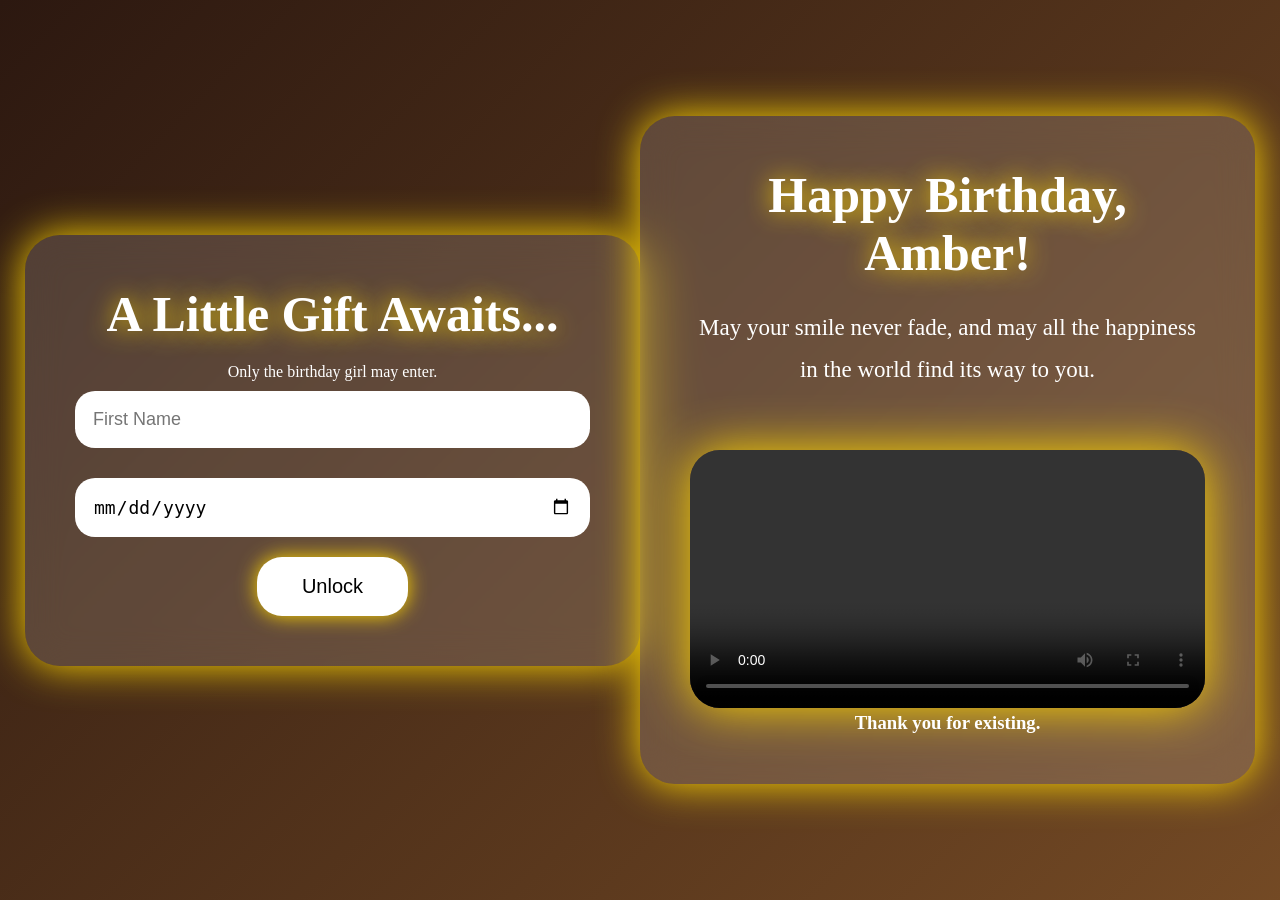
==== index.html @ b541cdb4 "Add files via upload" ====
<!DOCTYPE html>
<html lang="en">
<link rel="icon" type="image/png" href="Amber.png">
<head>

<meta charset="UTF-8">
<meta name="viewport" content="width=device-width, initial-scale=1.0">

<title>A Gift For Amber</title>

<link rel="stylesheet" href="style.css">

</head>

<body>

<!-- LOGIN PAGE -->

<div class="card" id="loginPage">

    <h1>A Little Gift Awaits...</h1>

    <p>Only the birthday girl may enter.</p>

    <input type="text"
    id="name"
    placeholder="First Name">

    <input type="date"
    id="birthday">

    <button onclick="checkLogin()">
        Unlock
    </button>

    <p id="error"></p>

</div>



<!-- BIRTHDAY PAGE -->

<div class="card hidden" id="birthdayPage">

    <h1>Happy Birthday, Amber!</h1>

    <h2 id="ageText"></h2>

    <p class="message">

        May your smile never fade,
        and may all the happiness in
        the world find its way to you.

    </p>


    <video controls>

        <source
        src="birthday.mp4"
        type="video/mp4">

    </video>


    <h3>
        Thank you for existing.
    </h3>

</div>



<script src="script.js"></script>

</body>
</html>
---- style.css ----
*{

margin:0;
padding:0;
box-sizing:border-box;

}


body{

min-height:100vh;

display:flex;
justify-content:center;
align-items:center;

padding:25px;

font-family:Georgia,serif;

text-align:center;

color:white;

overflow-x:hidden;

background:

linear-gradient(

135deg,

#2C1810,
#8B5A2B,
#D4A017,
#FFD700

);

background-size:400% 400%;

animation:

gradientMove 15s ease infinite;

}




/* BACKGROUND GLOW */


.background-glow{

position:fixed;

top:0;
left:0;

width:100%;
height:100%;

pointer-events:none;

background:

radial-gradient(

circle,

rgba(255,255,255,.15),

transparent

);

animation:

glow 6s ease infinite;

}





/* MAIN CARD */


.card{

width:90%;

max-width:900px;

padding:50px;

border-radius:35px;

background:

rgba(255,255,255,.15);


backdrop-filter:

blur(18px);


box-shadow:

0 0 40px gold;


animation:

fadeIn 1.5s ease;

}





/* TITLES */


h1{

font-size:50px;

margin-bottom:20px;

text-shadow:

0 0 25px gold;

}



h2{

font-size:35px;

margin-bottom:25px;

}




/* AGE DISPLAY */


#ageDisplay{

font-size:90px;

color:white;

text-shadow:

0 0 40px gold,
0 0 70px gold;


animation:

pulse 2s infinite;

}




/* TEXT */


.message{

font-size:23px;

line-height:1.8;

margin-bottom:30px;

}



.subtitle{

font-size:20px;

margin-bottom:30px;

line-height:1.7;

}



.footer-text{

margin-top:30px;

font-size:18px;

opacity:.9;

}





/* INPUTS */


input{

width:100%;

padding:18px;

margin-top:10px;
margin-bottom:20px;

border:none;

outline:none;

border-radius:20px;

font-size:18px;

}



label{

font-size:20px;

}




/* BUTTONS */


button{


padding:

18px 45px;


border:none;

border-radius:25px;

font-size:20px;

cursor:pointer;


transition:.4s;


background:

white;


box-shadow:

0 0 20px gold;


}


button:hover{


transform:

scale(1.08);


box-shadow:

0 0 40px gold;


}





/* VIDEO */


video{


margin-top:30px;

width:100%;

max-width:700px;


border-radius:30px;


box-shadow:

0 0 50px gold;


}





/* THANK YOU MESSAGE */


.thankYouMessage{

margin-top:30px;

font-size:22px;

line-height:1.8;

}




/* LOADING DOTS */


.loading{

margin-top:20px;

font-size:50px;

animation:

pulse 1s infinite;

}




/* ANIMATIONS */


@keyframes fadeIn{


from{

opacity:0;

transform:

translateY(30px);

}


to{

opacity:1;

transform:

translateY(0);

}


}




@keyframes pulse{


0%{

transform:

scale(1);

}


50%{

transform:

scale(1.05);

}


100%{

transform:

scale(1);

}


}




@keyframes glow{


0%{

opacity:.4;

}


50%{

opacity:1;

}


100%{

opacity:.4;

}


}




@keyframes gradientMove{


0%{

background-position:

0% 50%;

}


50%{

background-position:

100% 50%;

}


100%{

background-position:

0% 50%;

}


}





/* MOBILE */


@media(max-width:768px){


h1{

font-size:35px;

}


h2{

font-size:28px;

}


#ageDisplay{

font-size:70px;

}


.message{

font-size:19px;

}


.card{

padding:35px;

}


button{

width:100%;

}

.video-container{
    position:relative;
    width:100%;
    height:0;
    padding-bottom:56.25%;
    overflow:hidden;
    border-radius:30px;
    box-shadow:0 0 50px gold;
    margin-top:30px;
}

.video-container iframe{
    position:absolute;
    top:0;
    left:0;
    width:100%;
    height:100%;
    border:none;
}



}
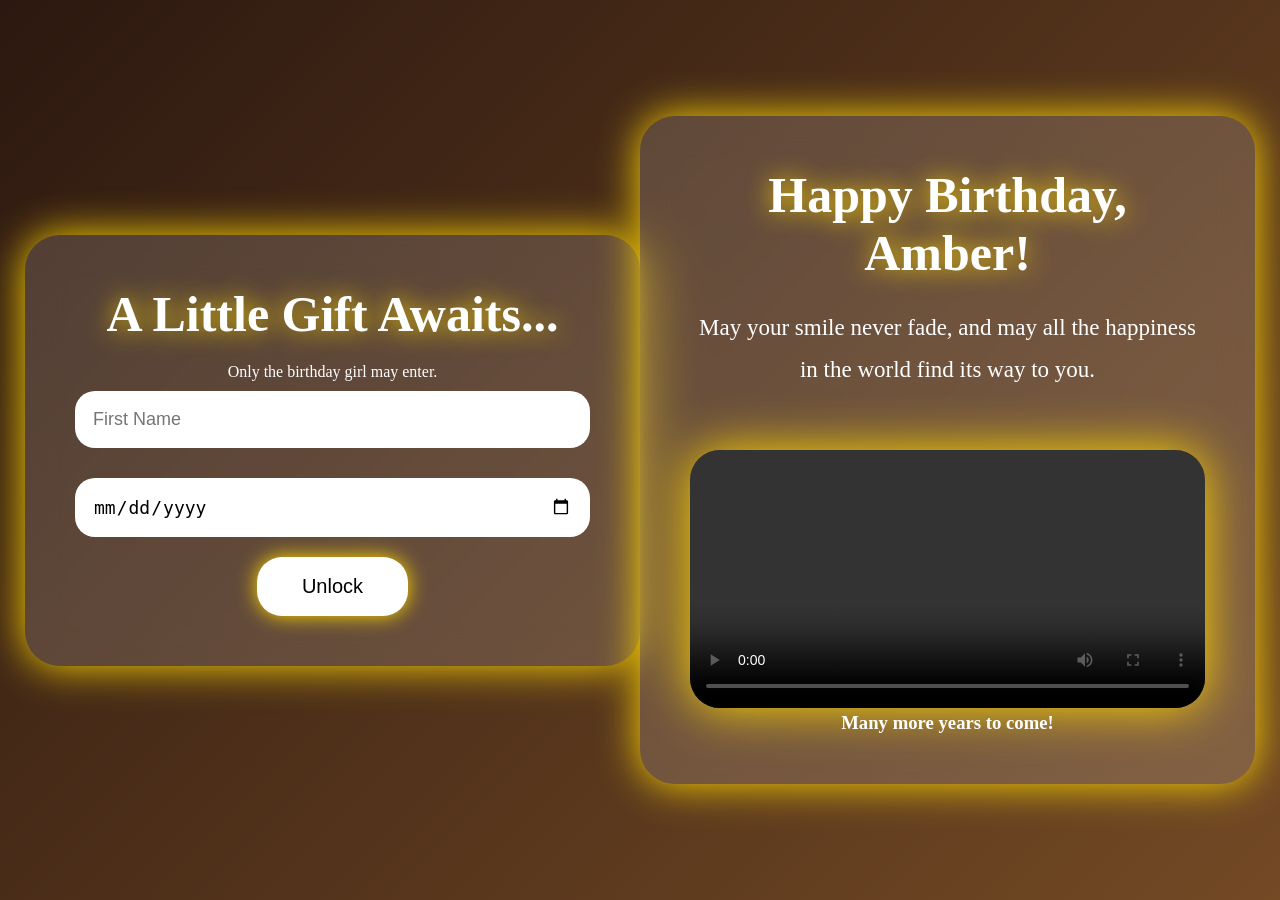
==== commit 2119d18a: "Update thank you message in index.html" ====
--- a/index.html
+++ b/index.html
@@ -66,7 +66,7 @@
 
 
     <h3>
-        Thank you for existing.
+        Many more years to come!
     </h3>
 
 </div>
@@ -76,4 +76,4 @@
 <script src="script.js"></script>
 
 </body>
-</html>+</html>
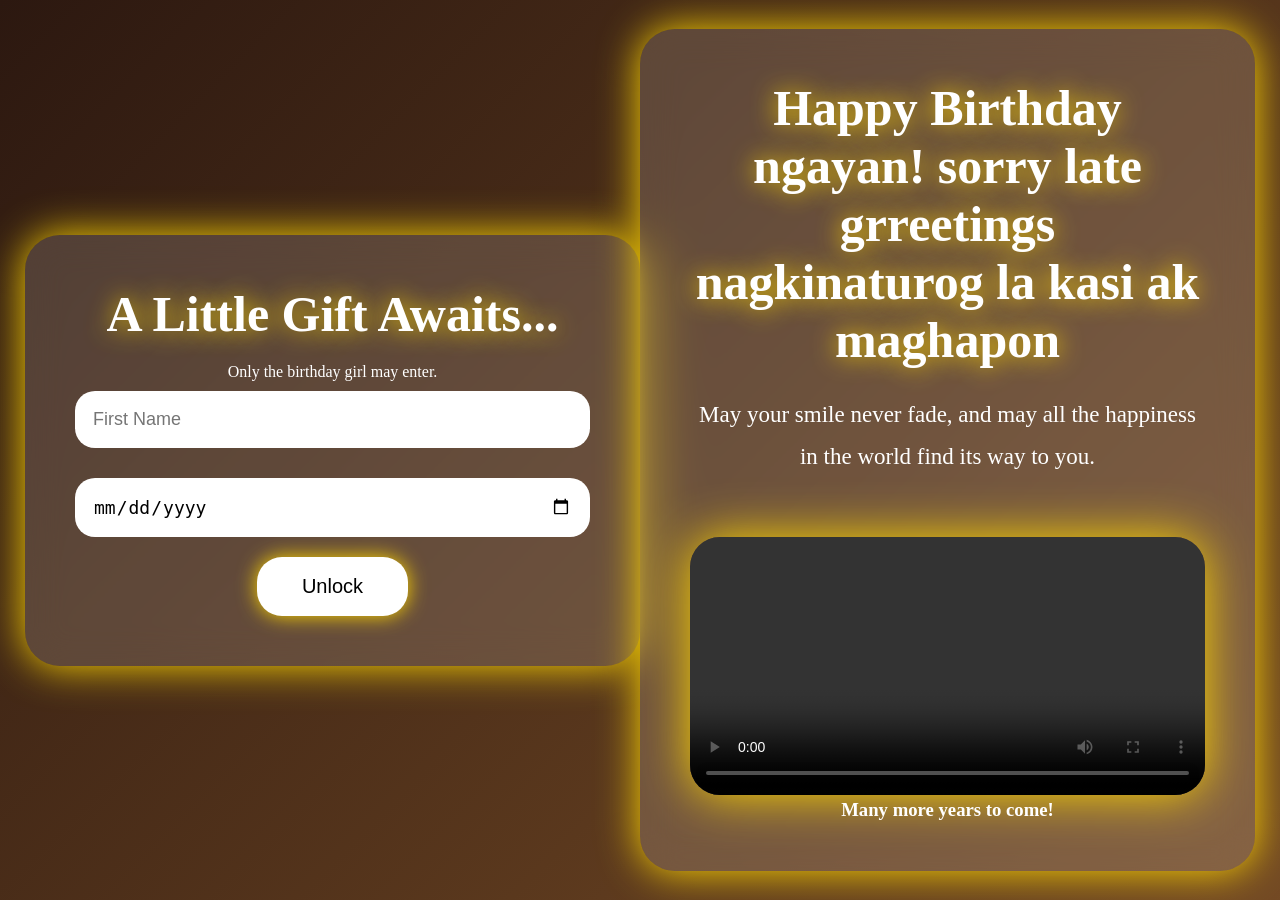
==== commit 120746e7: "Update index.html" ====
--- a/index.html
+++ b/index.html
@@ -43,8 +43,16 @@
 
 <div class="card hidden" id="birthdayPage">
 
-    <h1>Happy Birthday, Amber!</h1>
 
+    
+    <h1>
+        
+        Happy Birthday ngayan! sorry late grreetings nagkinaturog la kasi ak maghapon
+    
+    </h1>
+
+
+    
     <h2 id="ageText"></h2>
 
     <p class="message">
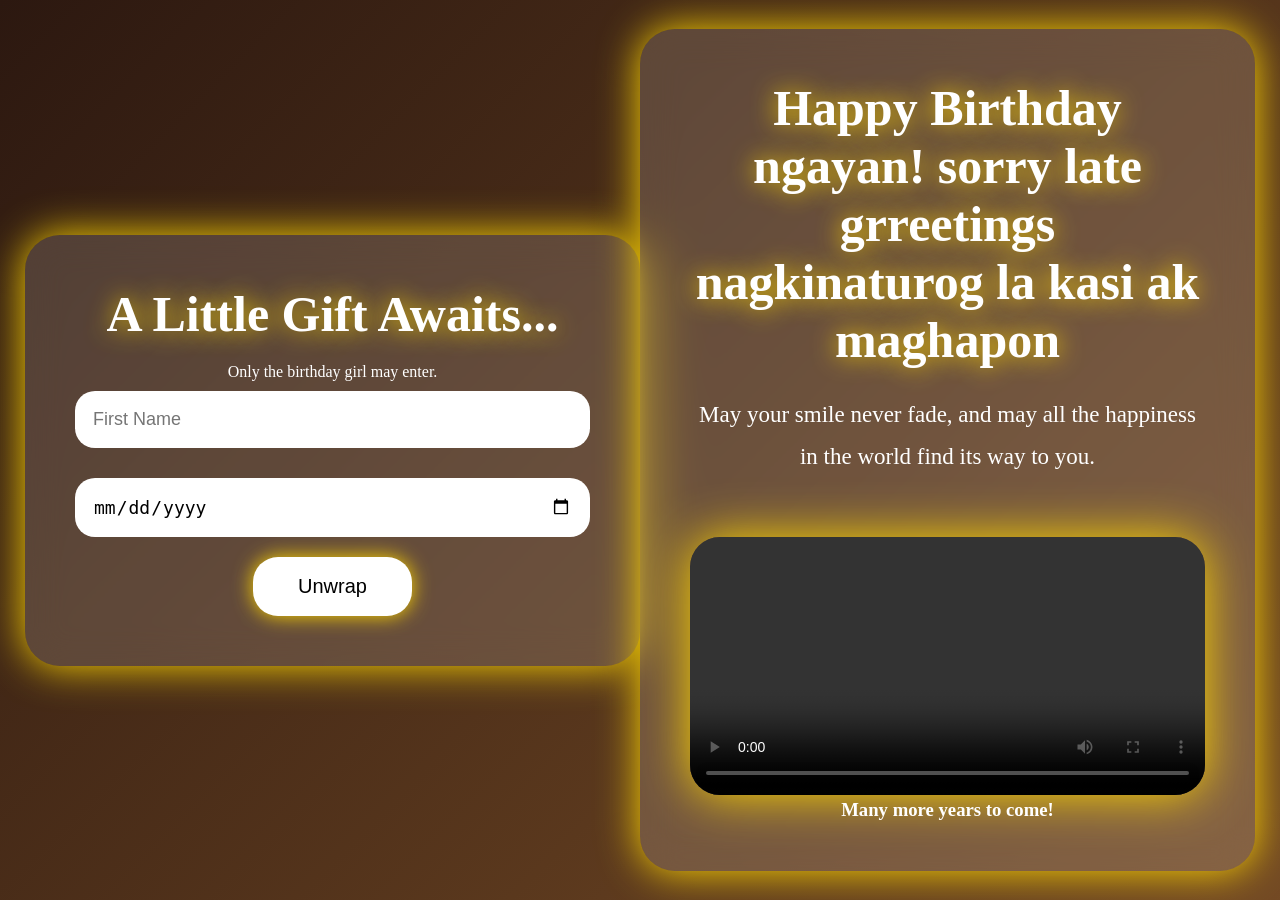
==== commit db0f5057: "Update index.html" ====
--- a/index.html
+++ b/index.html
@@ -30,7 +30,7 @@
     id="birthday">
 
     <button onclick="checkLogin()">
-        Unlock
+        Unwrap
     </button>
 
     <p id="error"></p>
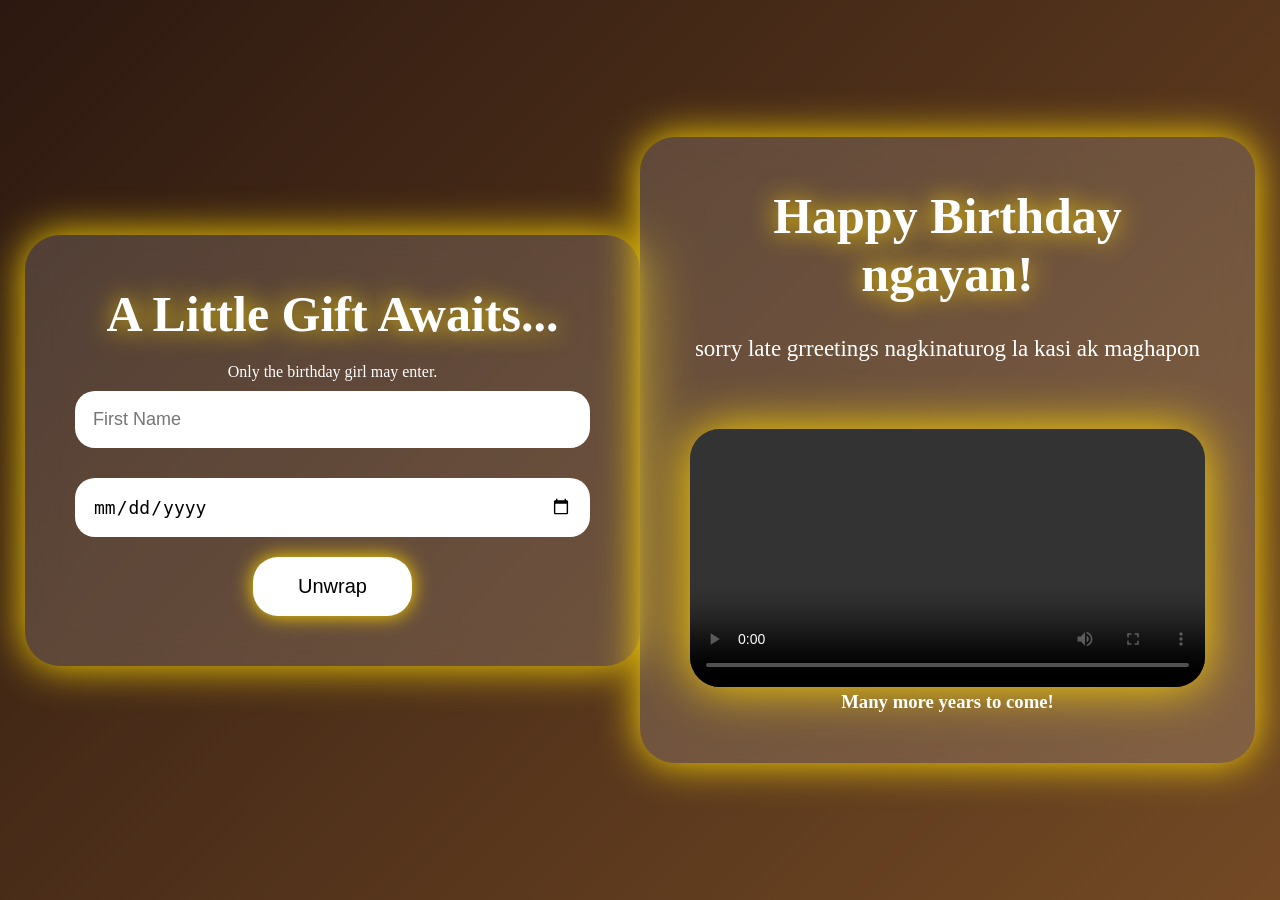
==== commit 5756c6a3: "Update birthday message in index.html" ====
--- a/index.html
+++ b/index.html
@@ -47,7 +47,7 @@
     
     <h1>
         
-        Happy Birthday ngayan! sorry late grreetings nagkinaturog la kasi ak maghapon
+        Happy Birthday ngayan! 
     
     </h1>
 
@@ -57,9 +57,7 @@
 
     <p class="message">
 
-        May your smile never fade,
-        and may all the happiness in
-        the world find its way to you.
+        sorry late grreetings nagkinaturog la kasi ak maghapon
 
     </p>
 
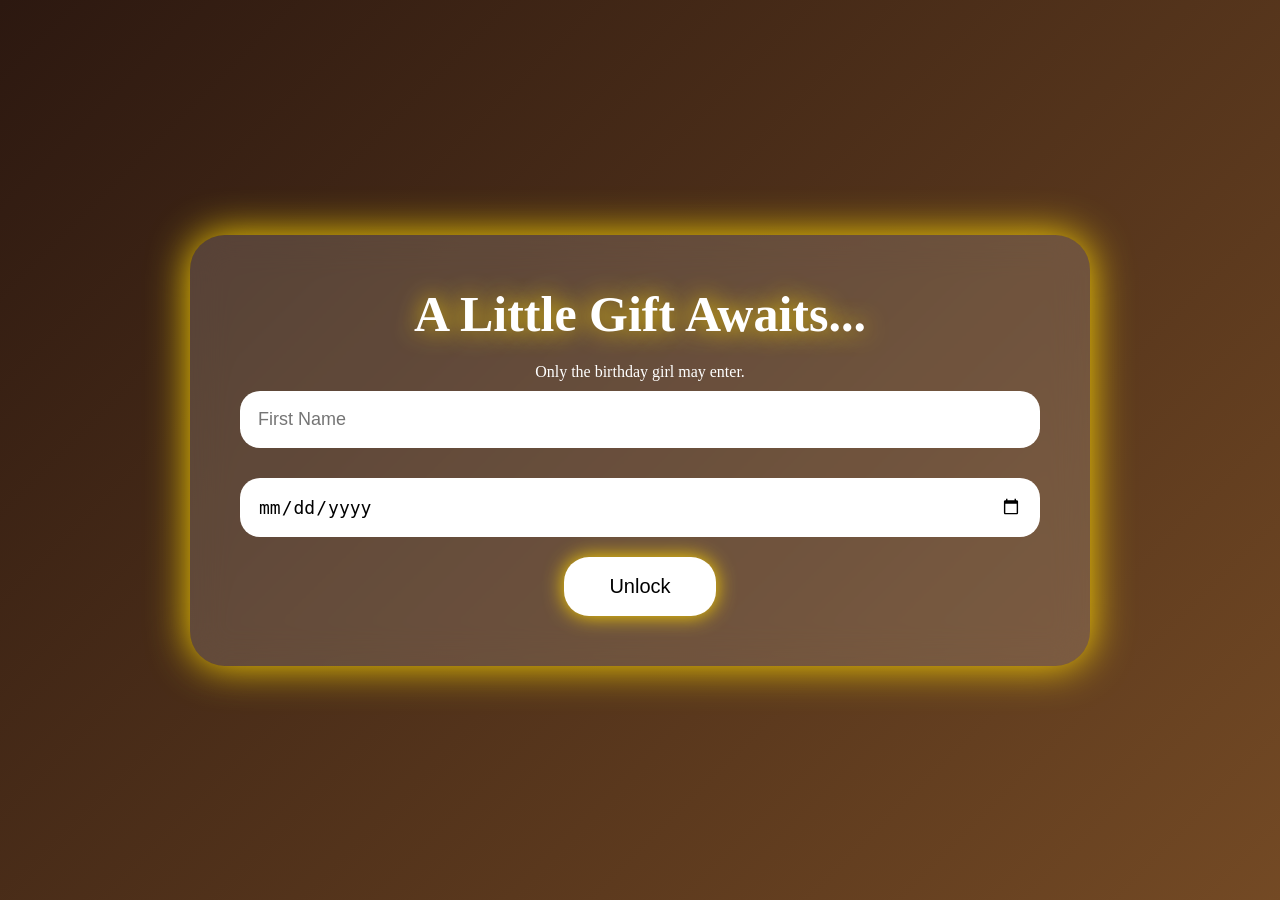
==== commit be9952a6: "Update title and button text in index.html" ====
--- a/index.html
+++ b/index.html
@@ -30,7 +30,7 @@
     id="birthday">
 
     <button onclick="checkLogin()">
-        Unwrap
+        Unlock
     </button>
 
     <p id="error"></p>
@@ -39,43 +39,7 @@
 
 
 
-<!-- BIRTHDAY PAGE -->
 
-<div class="card hidden" id="birthdayPage">
-
-
-    
-    <h1>
-        
-        Happy Birthday ngayan! 
-    
-    </h1>
-
-
-    
-    <h2 id="ageText"></h2>
-
-    <p class="message">
-
-        sorry late grreetings nagkinaturog la kasi ak maghapon
-
-    </p>
-
-
-    <video controls>
-
-        <source
-        src="birthday.mp4"
-        type="video/mp4">
-
-    </video>
-
-
-    <h3>
-        Many more years to come!
-    </h3>
-
-</div>
 
 
 
